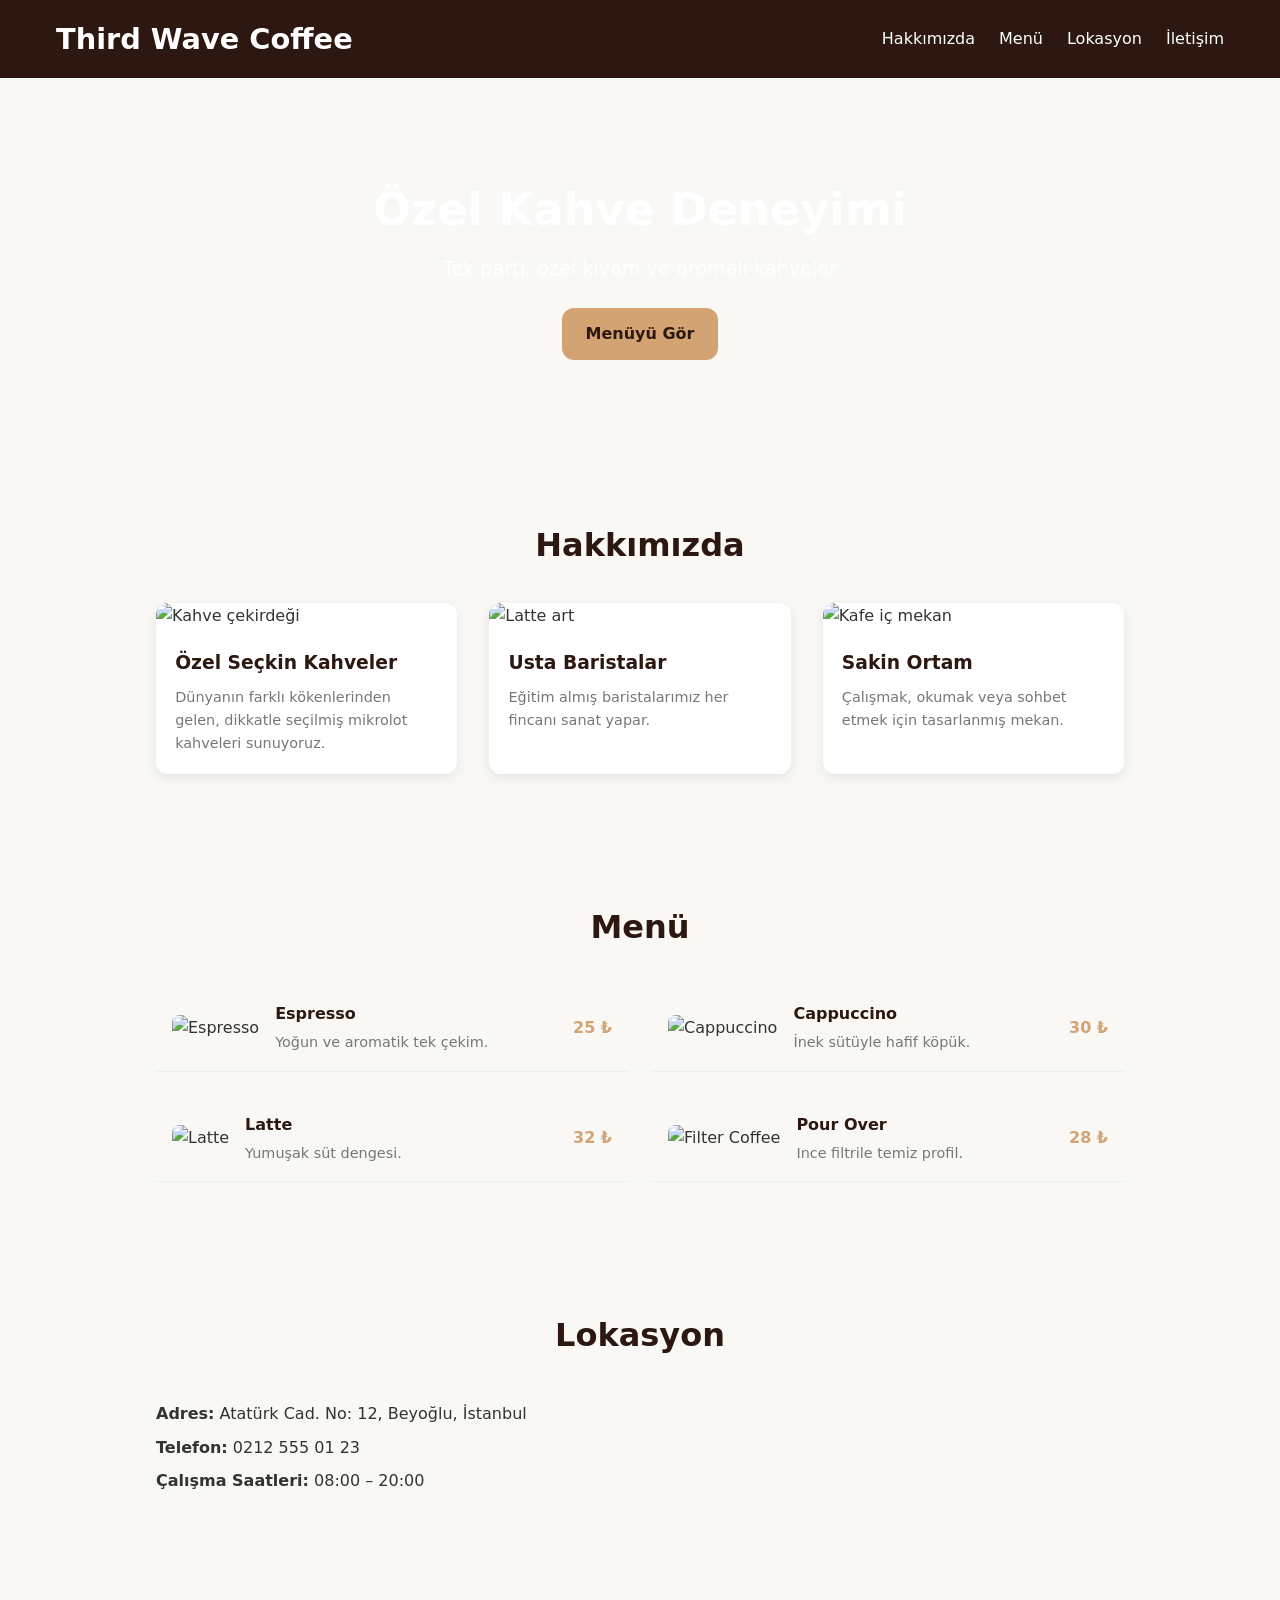
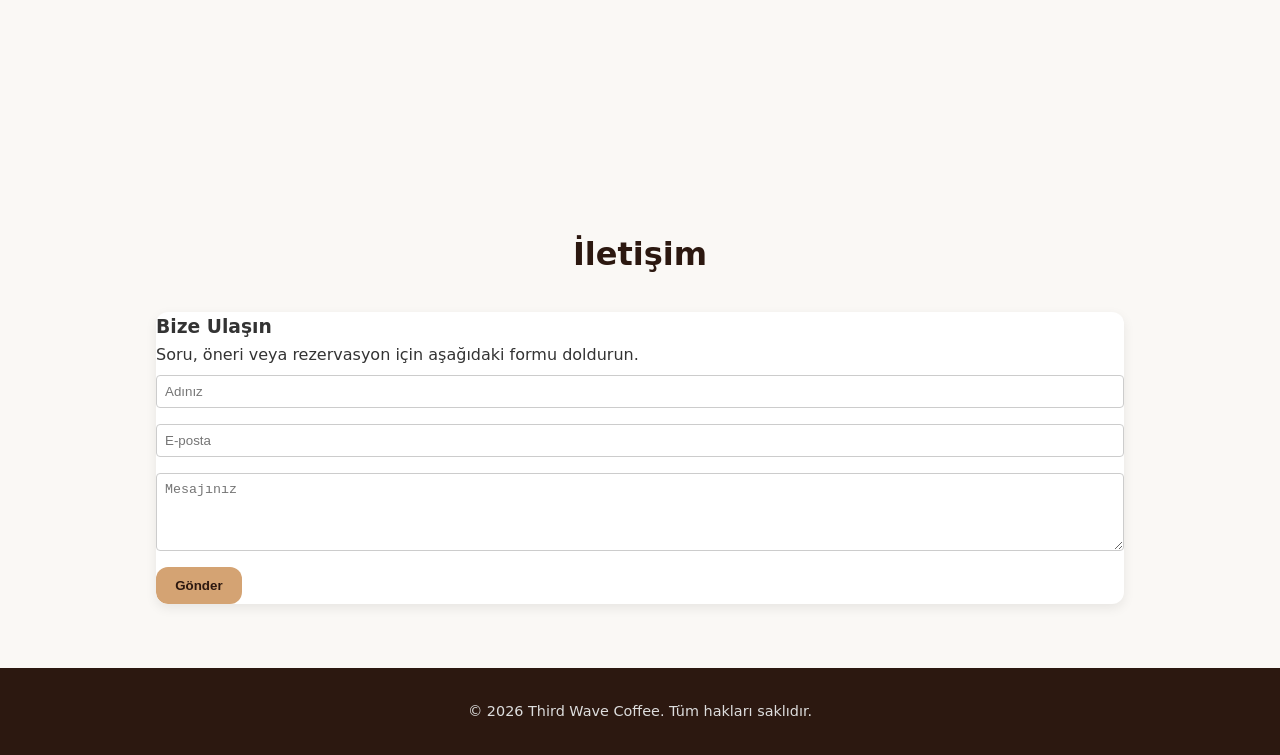
==== kahveci.html @ 6629ad9a "🌍 kahveci.html — frontier beyin (nemotron-3-super) + v16 tasarım + v72 denetim" ====
<!doctype html>
<html lang="tr">
<head>
<meta charset="UTF-8">
<meta name="viewport" content="width=device-width, initial-scale=1.0">
<title>Third Wave Coffee - Özel Kahve Deneyimi</title>
<style>
:root{
--primary:#2c1810;
--accent:#d4a373;
--bg:#faf8f5;
--text:#333;
--muted:#777;
--radius:12px;
--shadow:0 4px 12px rgba(0,0,0,0.08);
}
*{box-sizing:border-box;margin:0;padding:0}
body{font-family:system-ui, -apple-system, BlinkMacSystemFont, "Segoe UI", Roboto, Helvetica, Arial, sans-serif;background:var(--bg);color:var(--text);line-height:1.6}
a{color:inherit;text-decoration:none}
header{background:var(--primary);color:#fff;padding:1rem 0}
.header-content{max-width:1200px;margin:auto;display:flex;align-items:center;justify-content:space-between;padding:0 1rem}
.logo{font-size:1.8rem;font-weight:bold}
nav ul{display:flex;gap:1.5rem;list-style:none}
nav a{font-weight:500;padding:.3rem 0;border-bottom:2px solid transparent;transition:border-color .3s}
nav a:hover{border-color:var(--accent)}
.hero{background:url('https://image.pollinations.ai/prompt/third%20wave%20coffee%20shop%20interior?width=1600&height=900&nologo=true') center/cover no-repeat;color:#fff;text-align:center;padding:6rem 1rem;position:relative}
.hero::after{content:"";position:inset:0;background:rgba(0,0,0,0.4)}
.hero>*{position:relative;z-index:1}
.hero h1{font-size:2.8rem;margin-bottom:.5rem}
.hero p{font-size:1.2rem;margin-bottom:1.5rem}
.cta{display:inline-block;background:var(--accent);color:#2c1810;padding:.8rem 1.5rem;border-radius:var(--radius);font-weight:600;transition:background .3s}
.cta:hover{background:#e0b98a}
section{padding:4rem 1rem;max-width:1000px;margin:auto}
.section-title{font-size:2rem;margin-bottom:2rem;text-align:center;color:var(--primary)}
.content{display:grid;gap:2rem}
@media(min-width:768px){.content{grid-template-columns:repeat(auto-fit,minmax(260px,1fr))}}
.card{background:#fff;border-radius:var(--radius);box-shadow:var(--shadow);overflow:hidden;transform:translateY(0);transition:transform .3s}
.card:hover{transform:translateY(-4px)}
.card img{width:100%;height:180px;object-fit:cover}
.card-body{padding:1.2rem}
.card-body h3{margin-bottom:.5rem;color:var(--primary)}
.card-body p{color:var(--muted);font-size:.9rem}
.menu-grid{display:grid;gap:1.5rem}
@media(min-width:768px){.menu-grid{grid-template-columns:repeat(2,1fr)}}
.menu-item{display:flex;align-items:center;gap:1rem;padding:1rem;border-bottom:1px solid #eee}
.menu-item img{width:80;height:80;object-fit:cover;border-radius:8px}
.menu-info{flex:1}
.menu-info h4{margin:0 0 .3rem 0;color:var(--primary)}
.menu-info p{margin:0;color:var(--muted);font-size:.9rem}
.price{font-weight:600;color:var(--accent)}
.contact{display:flex;gap:2rem;align-items:flex-start}
.contact-info{flex:1}
.contact-info p{margin:.5rem 0}
.map{flex:1;min-width:280px}
.map iframe{width:100%;height:300px;border:none;border-radius:var(--radius)}
footer{background:var(--primary);color:#ddd;text-align:center;padding:2rem 0;font-size:.9rem}
footer a{color:var(--accent)}
</style>
</head>
<body>
<header>
<div class="header-content">
<div class="logo">Third Wave Coffee</div>
<nav>
<ul>
<li><a href="#about">Hakkımızda</a></li>
<li><a href="#menu">Menü</a></li>
<li><a href="#location">Lokasyon</a></li>
<li><a href="#contact">İletişim</a></li>
</ul>
</nav>
</div>
</header>

<section class="hero" id="home">
<div>
<h1>Özel Kahve Deneyimi</h1>
<p>Tek parti, özel kıvam ve aromalı kahveler</p>
<a href="#menu" class="cta">Menüyü Gör</a>
</div>
</section>

<section id="about" class="section">
<h2 class="section-title">Hakkımızda</h2>
<div class="content">
<div class="card">
<img src="https://image.pollinations.ai/prompt/coffee%20beans%20close%20up?width=500&height=300&nologo=true" alt="Kahve çekirdeği">
<div class="card-body">
<h3>Özel Seçkin Kahveler</h3>
<p>Dünyanın farklı kökenlerinden gelen, dikkatle seçilmiş mikrolot kahveleri sunuyoruz.</p>
</div>
</div>
<div class="card">
<img src="https://image.pollinations.ai/prompt/barista%20pouring%20latte%20art?width=500&height=300&nologo=true" alt="Latte art">
<div class="card-body">
<h3>Usta Baristalar</h3>
<p>Eğitim almış baristalarımız her fincanı sanat yapar.</p>
</div>
</div>
<div class="card">
<img src="https://image.pollinations.ai/prompt/cozy%20cafe%20interior%20with%20plants?width=500&height=300&nologo=true" alt="Kafe iç mekan">
<div class="card-body">
<h3>Sakin Ortam</h3>
<p>Çalışmak, okumak veya sohbet etmek için tasarlanmış mekan.</p>
</div>
</div>
</div>
</section>

<section id="menu" class="section">
<h2 class="section-title">Menü</h2>
<div class="menu-grid">
<div class="menu-item">
<img src="https://image.pollinations.ai/prompt/espresso%20shot?width=400&height=400&nologo=true" alt="Espresso">
<div class="menu-info">
<h4>Espresso</h4>
<p>Yoğun ve aromatik tek çekim.</p>
</div>
<span class="price">25 ₺</span>
</div>
<div class="menu-item">
<img src="https://image.pollinations.ai/prompt/cappuccino%20foam?width=400&height=400&nologo=true" alt="Cappuccino">
<div class="menu-info">
<h4>Cappuccino</h4>
<p>İnek sütüyle hafif köpük.</p>
</div>
<span class="price">30 ₺</span>
</div>
<div class="menu-item">
<img src="https://image.pollinations.ai/prompt/latte%20art?width=400&height=400&nologo=true" alt="Latte">
<div class="menu-info">
<h4>Latte</h4>
<p>Yumuşak süt dengesi.</p>
</div>
<span class="price">32 ₺</span>
</div>
<div class="menu-item">
<img src="https://image.pollinations.ai/prompt/filter%20coffee%20pour%20over?width=400&height=400&nologo=true" alt="Filter Coffee">
<div class="menu-info">
<h4>Pour Over</h4>
<p>Ince filtrile temiz profil.</p>
</div>
<span class="price">28 ₺</span>
</div>
</div>
</section>

<section id="location" class="section">
<h2 class="section-title">Lokasyon</h2>
<div class="contact">
<div class="contact-info">
<p><strong>Adres:</strong> Atatürk Cad. No: 12, Beyoğlu, İstanbul</p>
<p><strong>Telefon:</strong> 0212 555 01 23</p>
<p><strong>Çalışma Saatleri:</strong> 08:00 – 20:00</p>
</div>
<div class="map">
<iframe src="https://www.google.com/maps/embed?pb=!1m18!1m12!1m3!1d3000.5!2d28.975!3d41.025!2m3!1f0!2f0!3f0!3m2!1i1024!2i768!4f13.1!3m3!1m2!1s0x14caa5f9f9b2b3bf%3A0x5b4c6e6c2b9d5c2e!2sAtat%C3%BCrk%20Cad.%20No%3A12%2C%20Beyo%C4%9Flu%2C%20%C4%B0stanbul!5e0!3m2!1str!2str!4v1700000000000" allowfullscreen="" loading="lazy" referrerpolicy="no-referrer-when-downgrade"></iframe>
</div>
</div>
</section>

<section id="contact" class="section">
<h2 class="section-title">İletişim</h2>
<div class="content">
<div class="card">
<h3>Bize Ulaşın</h3>
<p>Soru, öneri veya rezervasyon için aşağıdaki formu doldurun.</p>
<form id="contactForm">
<input type="text" placeholder="Adınız" required style="width:100%;padding:.5rem;margin:.5rem 0;border:1px solid #ccc;border-radius:4px;">
<input type="email" placeholder="E-posta" required style="width:100%;padding:.5rem;margin:.5rem 0;border:1px solid #ccc;border-radius:4px;">
<textarea placeholder="Mesajınız" rows="4" required style="width:100%;padding:.5rem;margin:.5rem 0;border:1px solid #ccc;border-radius:4px;"></textarea>
<button type="submit" style="background:var(--accent);color:#2c1810;border:none;padding:.7rem 1.2rem;border-radius:var(--radius);cursor:pointer;font-weight:600;">Gönder</button>
</form>
</div>
</div>
</section>

<footer>
<div>© <span id="year"></span> Third Wave Coffee. Tüm hakları saklıdır.</div>
</footer>

<script>
document.getElementById('year').textContent = new Date().getFullYear();
// Simple form submit prevention (demo)
document.getElementById('contactForm').addEventListener('submit', function(e){
e.preventDefault();
alert('Teşekkür ederiz! Mesajınız iletildi.');
this.reset();
});
</script>
</body>
</html>
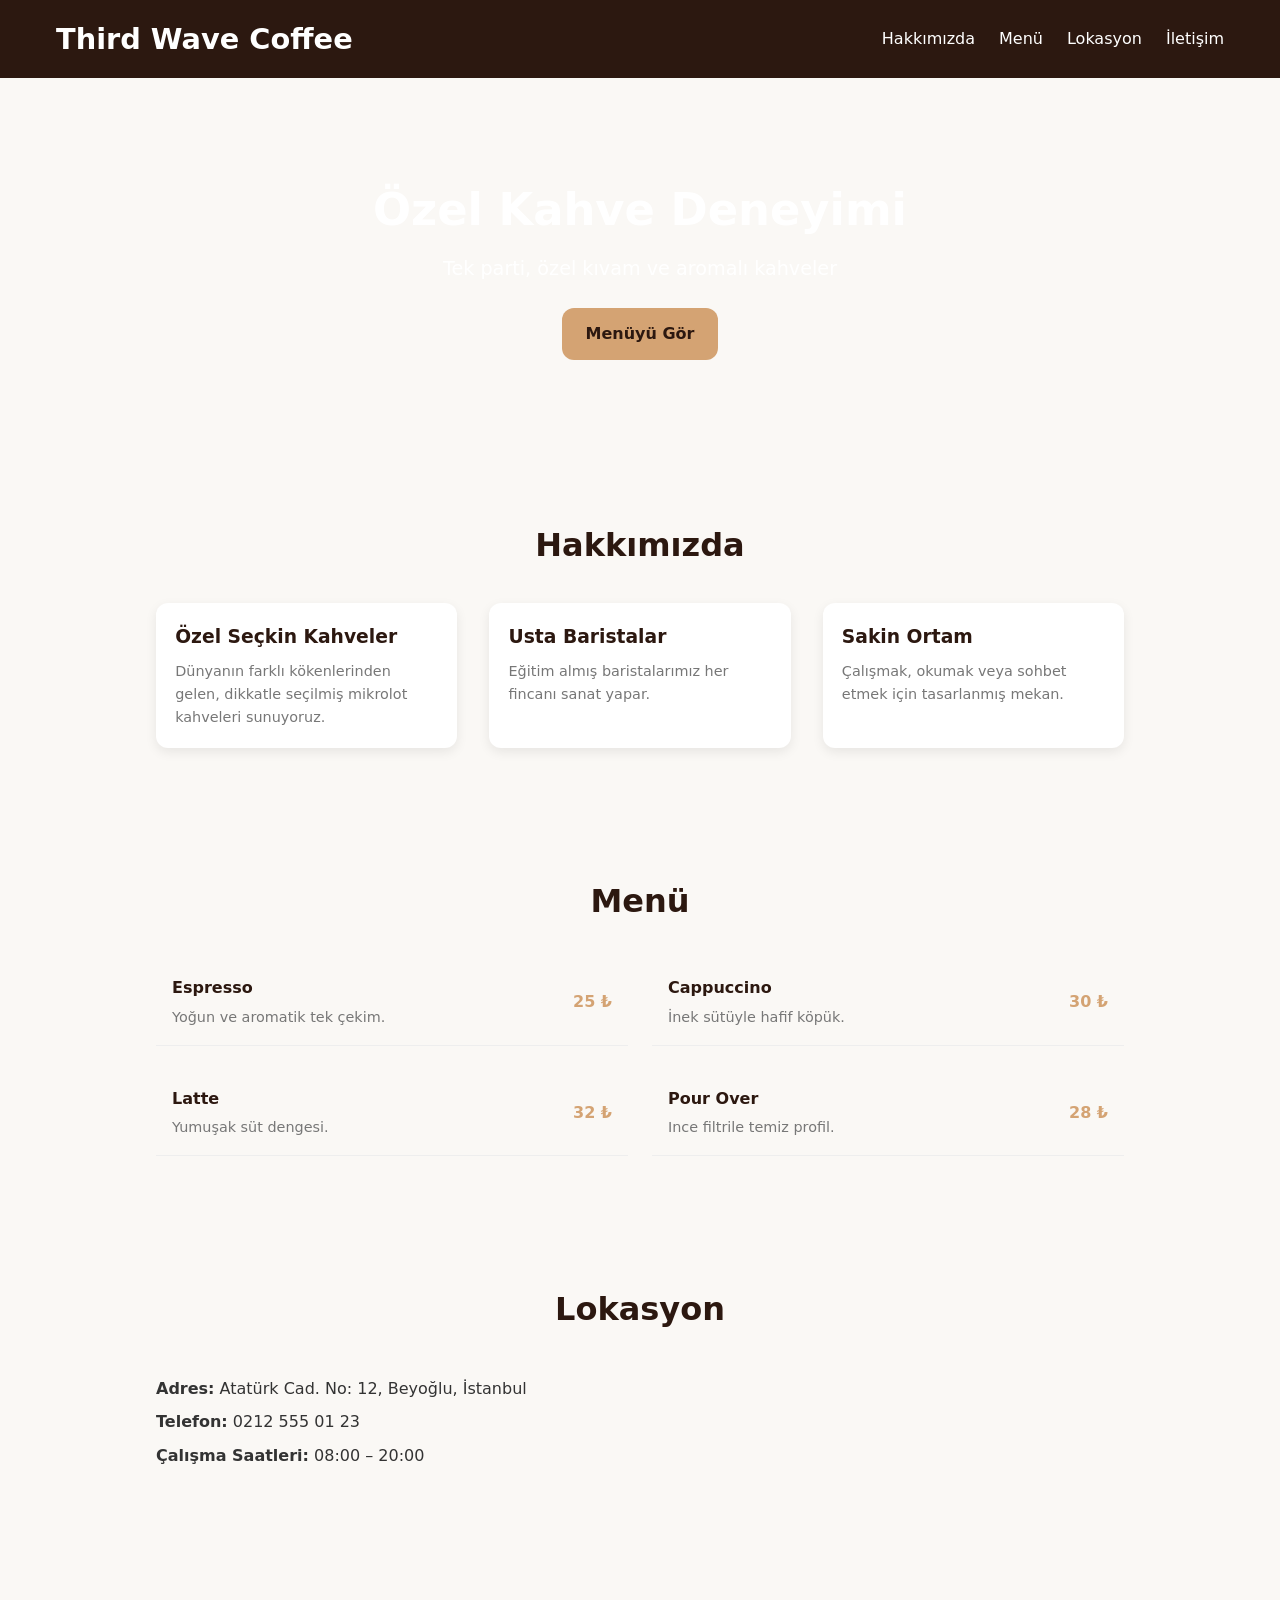
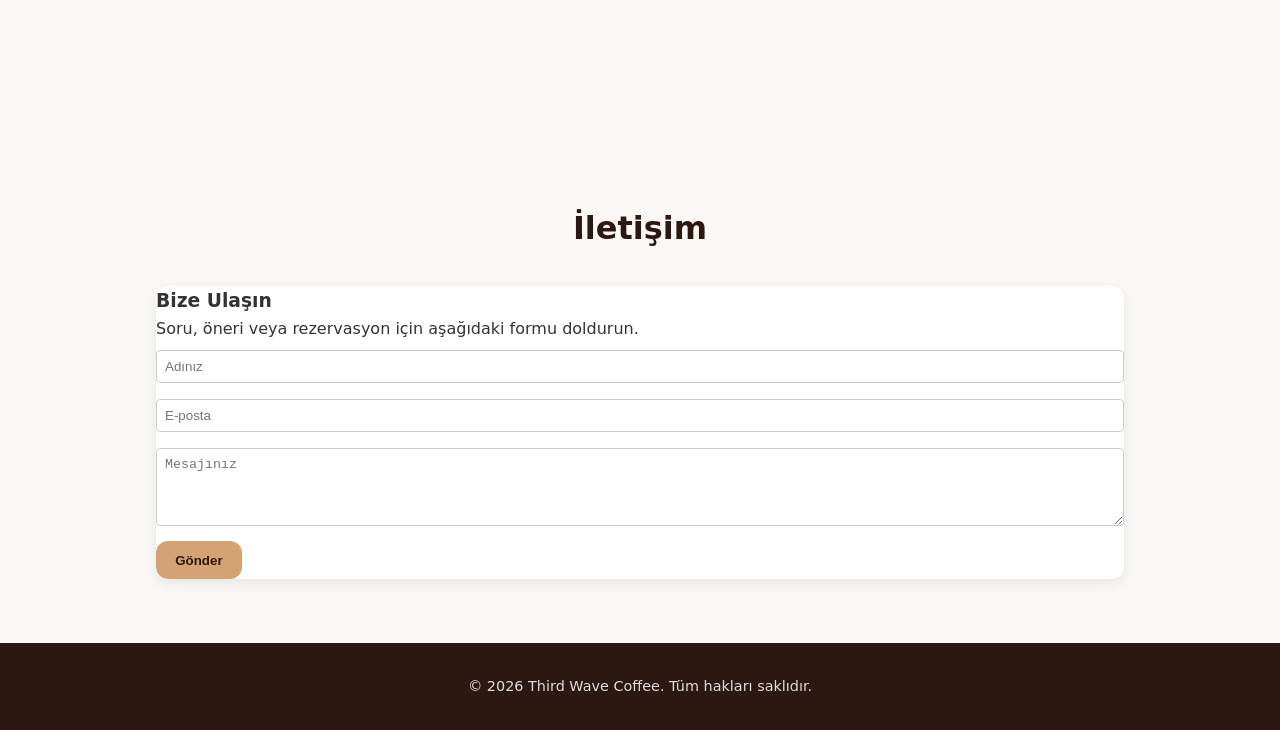
==== commit 2fd4300c: "👁️ kahveci.html v2 — denetim düzeltme turu: 7 görselde onerror yedeği (v72 döngüsü frontier beyinle)" ====
--- a/kahveci.html
+++ b/kahveci.html
@@ -84,21 +84,21 @@
 <h2 class="section-title">Hakkımızda</h2>
 <div class="content">
 <div class="card">
-<img src="https://image.pollinations.ai/prompt/coffee%20beans%20close%20up?width=500&height=300&nologo=true" alt="Kahve çekirdeği">
+<img src="https://image.pollinations.ai/prompt/coffee%20beans%20close%20up?width=500&height=300&nologo=true" alt="Kahve çekirdeği" loading="lazy" onerror="this.style.display='none'">
 <div class="card-body">
 <h3>Özel Seçkin Kahveler</h3>
 <p>Dünyanın farklı kökenlerinden gelen, dikkatle seçilmiş mikrolot kahveleri sunuyoruz.</p>
 </div>
 </div>
 <div class="card">
-<img src="https://image.pollinations.ai/prompt/barista%20pouring%20latte%20art?width=500&height=300&nologo=true" alt="Latte art">
+<img src="https://image.pollinations.ai/prompt/barista%20pouring%20latte%20art?width=500&height=300&nologo=true" alt="Latte art" loading="lazy" onerror="this.style.display='none'">
 <div class="card-body">
 <h3>Usta Baristalar</h3>
 <p>Eğitim almış baristalarımız her fincanı sanat yapar.</p>
 </div>
 </div>
 <div class="card">
-<img src="https://image.pollinations.ai/prompt/cozy%20cafe%20interior%20with%20plants?width=500&height=300&nologo=true" alt="Kafe iç mekan">
+<img src="https://image.pollinations.ai/prompt/cozy%20cafe%20interior%20with%20plants?width=500&height=300&nologo=true" alt="Kafe iç mekan" loading="lazy" onerror="this.style.display='none'">
 <div class="card-body">
 <h3>Sakin Ortam</h3>
 <p>Çalışmak, okumak veya sohbet etmek için tasarlanmış mekan.</p>
@@ -111,7 +111,7 @@
 <h2 class="section-title">Menü</h2>
 <div class="menu-grid">
 <div class="menu-item">
-<img src="https://image.pollinations.ai/prompt/espresso%20shot?width=400&height=400&nologo=true" alt="Espresso">
+<img src="https://image.pollinations.ai/prompt/espresso%20shot?width=400&height=400&nologo=true" alt="Espresso" loading="lazy" onerror="this.style.display='none'">
 <div class="menu-info">
 <h4>Espresso</h4>
 <p>Yoğun ve aromatik tek çekim.</p>
@@ -119,7 +119,7 @@
 <span class="price">25 ₺</span>
 </div>
 <div class="menu-item">
-<img src="https://image.pollinations.ai/prompt/cappuccino%20foam?width=400&height=400&nologo=true" alt="Cappuccino">
+<img src="https://image.pollinations.ai/prompt/cappuccino%20foam?width=400&height=400&nologo=true" alt="Cappuccino" loading="lazy" onerror="this.style.display='none'">
 <div class="menu-info">
 <h4>Cappuccino</h4>
 <p>İnek sütüyle hafif köpük.</p>
@@ -127,7 +127,7 @@
 <span class="price">30 ₺</span>
 </div>
 <div class="menu-item">
-<img src="https://image.pollinations.ai/prompt/latte%20art?width=400&height=400&nologo=true" alt="Latte">
+<img src="https://image.pollinations.ai/prompt/latte%20art?width=400&height=400&nologo=true" alt="Latte" loading="lazy" onerror="this.style.display='none'">
 <div class="menu-info">
 <h4>Latte</h4>
 <p>Yumuşak süt dengesi.</p>
@@ -135,7 +135,7 @@
 <span class="price">32 ₺</span>
 </div>
 <div class="menu-item">
-<img src="https://image.pollinations.ai/prompt/filter%20coffee%20pour%20over?width=400&height=400&nologo=true" alt="Filter Coffee">
+<img src="https://image.pollinations.ai/prompt/filter%20coffee%20pour%20over?width=400&height=400&nologo=true" alt="Filter Coffee" loading="lazy" onerror="this.style.display='none'">
 <div class="menu-info">
 <h4>Pour Over</h4>
 <p>Ince filtrile temiz profil.</p>
